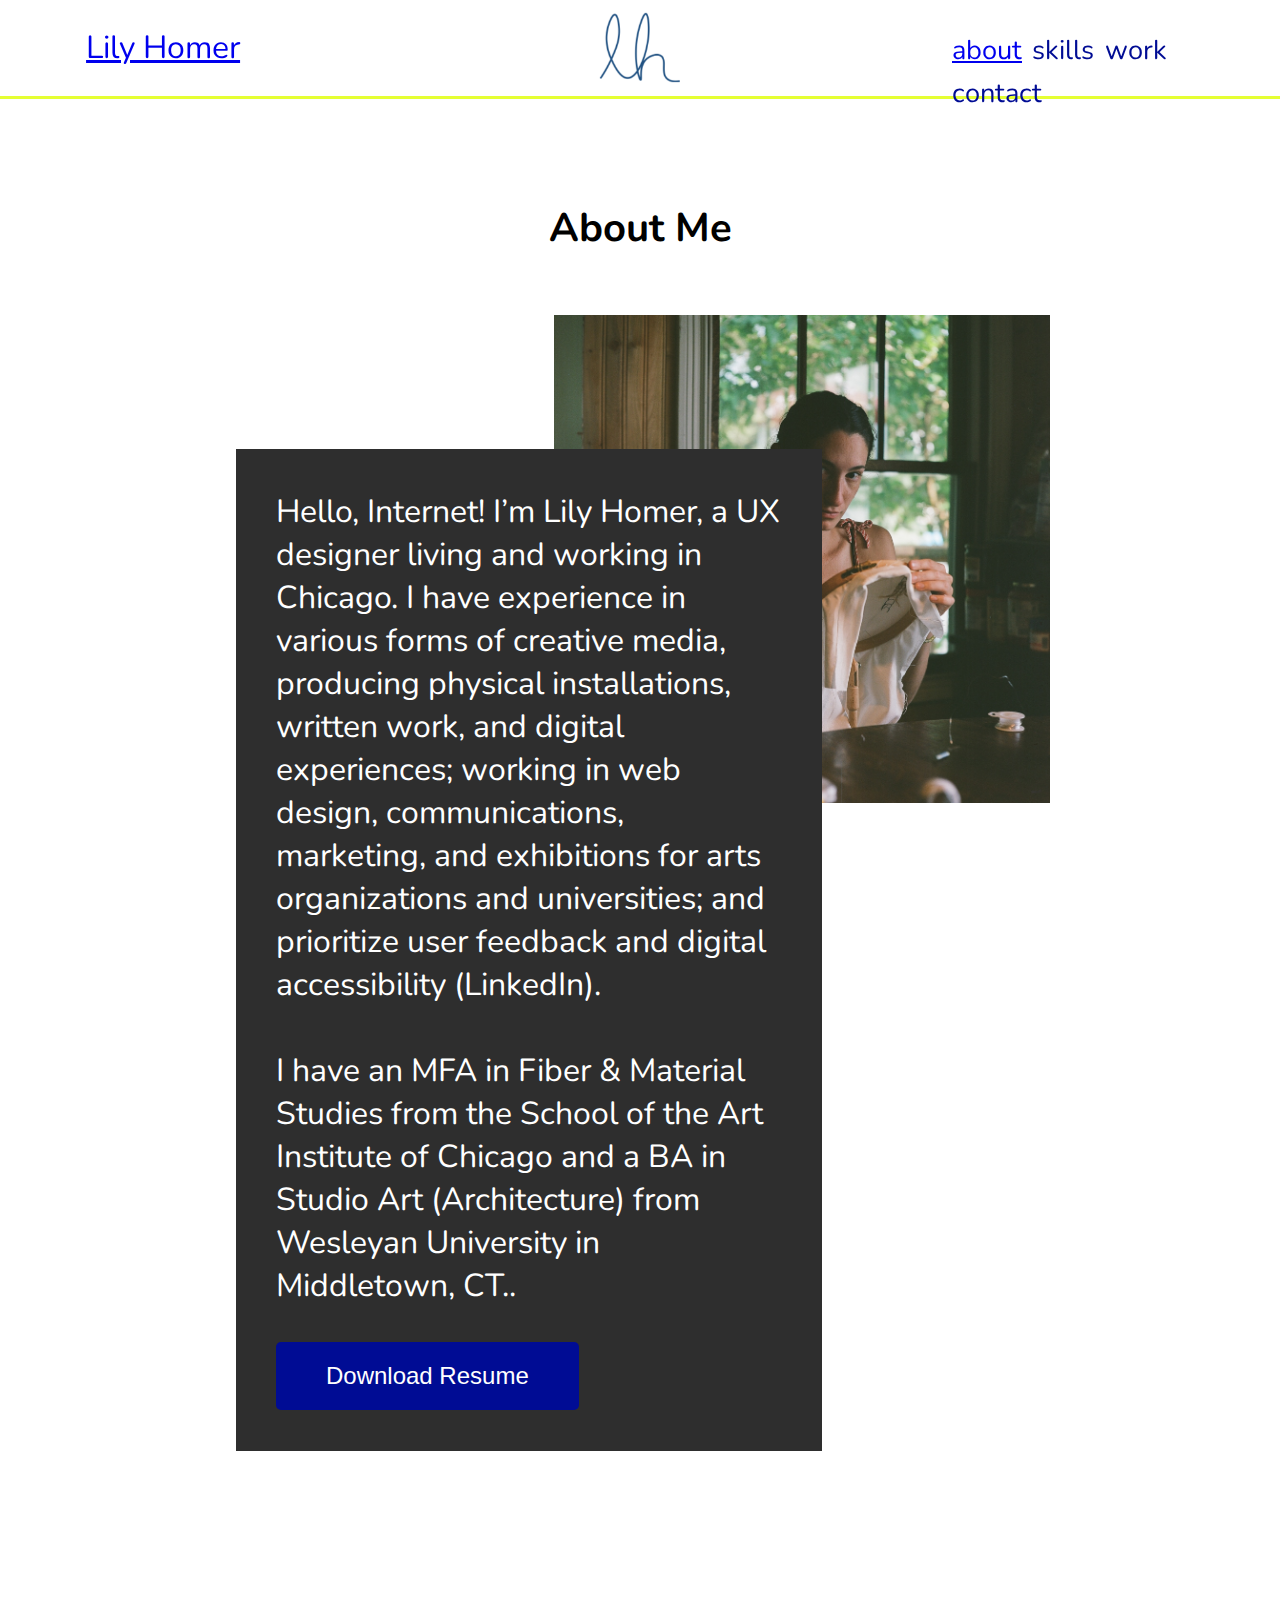
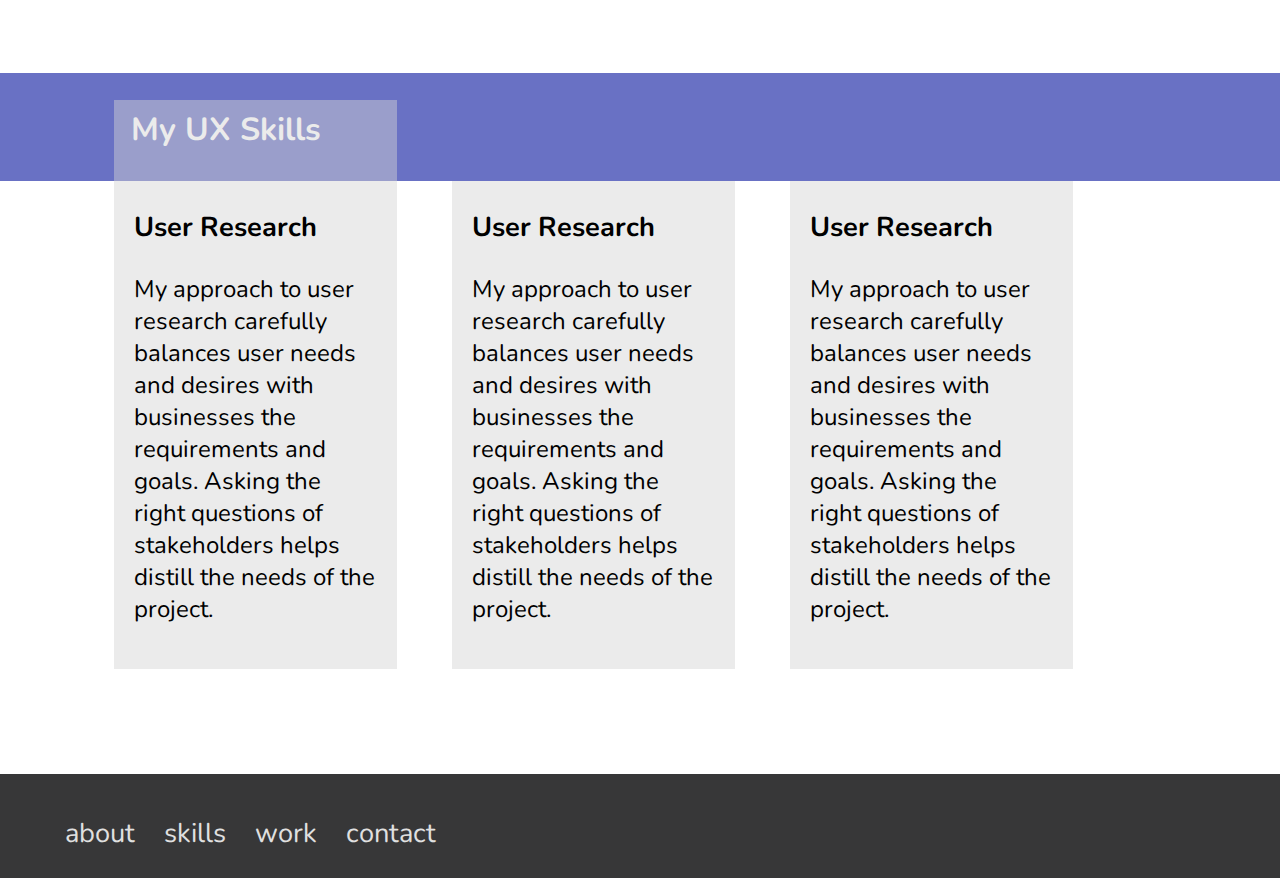
==== about.html @ 77f9fcbf "replaced <strong> with font-weight and added alt tags" ====
<!DOCTYPE html>
<html>
<title></title>
<head>
    <link rel="stylesheet" type="text/css" href="css/styles.css" />
    <link rel="preconnect" href="https://fonts.googleapis.com">
<link rel="preconnect" href="https://fonts.gstatic.com" crossorigin>
<link href="https://fonts.googleapis.com/css2?family=Nunito:ital,wght@0,300;0,400;0,600;0,700;0,800;0,900;1,300;1,400;1,500;1,600;1,700;1,800;1,900&display=swap" rel="stylesheet">

</head>
<body">
    <header class="navigation">
        <nav class="left-nav">
            <ul>
                <li class="name"><a href="index.html">Lily Homer</a></li>
            </ul>
        </nav>
        <div class="logo"></div>
        <nav class="right-nav">
            <ul class="desktop-nav">
                <li><a href="about.html">about</a></li>
                <li>skills</li>
                <li>work</li>
                <li>contact</li>
            </ul>
            <div class="hamburgerMenu">
                <a href="menu.html">
                <img class="hamburgerMenuclosed" src="/images/hamburger-icon.png">
            </a></div>
        </nav>
</header>
    <section>
        <div class="content">
            <div class="box">
            <h1>About Me</h1>
            <div class="aboutHeroimg"><img src="images/lily-homer.jpg"/></div>
            <p class="aboutDescription">Hello, Internet!

                I’m Lily Homer, a UX designer living and working in Chicago. I have experience in various forms of creative media, producing physical installations, written work, and digital experiences; working in web design, communications, marketing, and exhibitions for arts organizations and universities; and prioritize user feedback and digital accessibility (LinkedIn).
                <br /><br />
                I have an MFA in Fiber & Material Studies from the School of the Art Institute of Chicago and a BA in Studio Art (Architecture) from Wesleyan University in Middletown, CT..<br /><button>Download Resume</button>
            </p>
            
        </div>
            <div class="projects">
                <h2 class="projectHeader">My UX Skills</h2>
                
                <div class="skills skill1">
                    <h3>User Research</h3>
                    <p>My approach to user research carefully balances user needs and desires with businesses the requirements and goals. Asking the right questions of stakeholders helps distill the needs of the project.</p>
                </div>
                <div class="skills skill2">
                    <h3>User Research</h3>
                    <p>My approach to user research carefully balances user needs and desires with businesses the requirements and goals. Asking the right questions of stakeholders helps distill the needs of the project.</p>
                </div>
                <div class="skills skill3">
                    <h3>User Research</h3>
                    <p>My approach to user research carefully balances user needs and desires with businesses the requirements and goals. Asking the right questions of stakeholders helps distill the needs of the project.</p>
                </div>
            </div></div>
        
    </section>
    <footer>
        <ul>
            <li>about</li>
            <li>skills</li>
            <li>work</li>
            <li>contact</li>
        </ul>
    </footer>
</body>
</html>
---- css/styles.css ----
/* Navigation styles */

.hamburgerMenu {
    display: none;
}
.navigation {
    width: 98%;
    top: 0;
    position: fixed;
    z-index: 102;
    height: 70px;
    padding: 1%;
    left: 0px;
    background-color: #ffffff;
    border-bottom: 3px solid #e5ff33;

}


.left-nav {
    vertical-align: top;
    top: -10px;
    width:30%;
    position: fixed;
    height: 70px;
    display: inline-block;
    padding: 1%;
    margin-left:1%;
}
.left-nav ul {
    display: inline-block;
    width: 100%;

}
.left-nav li {
    display: inline-block;
    padding: 2%;
    color: #000c94;
    font-size: 2rem;
 
}

.logo {
    padding: 1%;
    text-align: center;
    height: 50px;
    margin: 0 40%;
    top: 10px;
    background-image: url("../images/logo.png");
    background-size: 80px;
    background-position: center;
    background-repeat: no-repeat;
    display: inline-block;
    position: fixed;
    width: 16%;
}


.right-nav {
    vertical-align: top;
    top: 0;
    width:25%;
    right: 3%;
    position: fixed;
    height: 70px;
    padding: 1%;
    display: inline-block;
}

.right-nav ul {
    width: 100%;

}

.right-nav li {
    display: inline-block;
    padding: 1%;
    color: #000c94;
    font-size: 1.7rem;
}

/* Main body content */

body {
    border: 2px solid redblack;
    overflow-x:hidden;
}
.content {
    width: 80%;
    margin: 0% auto;
    position: relative;
    top: 150px;

}

.content img {
    width: 70%;
    padding: 0 15%;
}


button {
    padding: 20px 50px;
    margin-top: 7%;
    background-color: #000c94;
    border: none;
    border-radius: 5px;
    color: white;
    display: inline-block;
    position: relative;
    font-size: 1.5rem;
}

/* Footer styles */

footer {
    background-color: #373738;
    position: absolute;
    width: 100vw;
    height: 40px;
    padding: 1%;
    left: 50%;
    right: 50%;
    margin-left: -50vw;
    margin-right: -50vw;
    padding-bottom: 4%;
}

footer ul {
    color: #e0e0e0;
}

footer li {
    display: inline-block;
    padding: 1%;
    font-size: 1.7rem;
}

/* Typography */
 p, li, ul, h1, h2, h3 {
    font-family: 'Nunito', sans-serif;;
}
p {
    font-size: 1.5rem;
}


h1 {
    display: block;
    text-align: center;
    margin: 0 auto;
    font-size: 2.5rem;
    margin: 5% 0% 5% 0%;
}
h2 {
    font-size: 2rem;
}

h3 {
    font-size: 1.7rem;
}
mark {
    background-color: #e5ff33;
    padding: 0px 5px;
 }

/* Index Styles */

.projectDetails{
    width: 100%;
}

.intro {
    width:70%;
    margin-bottom: 8%;
}
.greeting {
    font-size: 2.5em;
}


.projectHeader {
    background-color: #6971c4;
    color: #ffffff;
    position: relative;
    padding: 3.5% 1% 3% 13%;
    margin: 0% 0% 0% 0%;
    z-index: 99;
    width: 100vw;
    position: relative;
    left: 50%;
    right: 50%;
    margin-left: -50vw;
    margin-right: -50vw;
}

.project1, .project2, .project3 {
    padding-bottom: 6%;
    margin-bottom: 20%;
    
}

.projects {
    margin-bottom: 30%;
}
    /* About Styles */


    .box {
        position: relative;
        margin-bottom: -210px;
    }
    .aboutHeroimg {
    display: inline-block;
    position: relative;
    padding: 1%;
    left: 30%;
    width: 70%;
    height: auto;
    }

.aboutDescription {
    display: inline-block;
    position: relative;
    background-color: #2e2e2e;
    width: 50%;
    left: 10%;
    top: -400px;
    color: #ffffff;
    padding: 4%;
    font-size: 2rem;
}
.skills {
    display: inline-block;
    position: relative;
    width:24%;
    background-color: #d4d4d475;
    margin: -8% 5% -5% 0%;
    padding: 8% 2% 2% 2%;
    left: -2%;
}

.skill1 {
    z-index: 100;

}
.skill2 {
    z-index: 98;
}
.skill3 {
    z-index: 97;
}

@media only screen and (max-width: 800px) {
.content {
    width: 80%;
    margin: 0% auto;
    top: 150px;
    
    }
.aboutHeroimg {
display: block;
position: relative;
width:80vw;
left: 0;
}
.aboutDescription{
    display: block;
    position: relative;
    width:72vw;
    left: 0;
    top:0;}

    .skills {
        display: inline-block;
        position: relative;
        width:100%;
        background-color: #d4d4d475;
        margin: 8% 5% 3% 0%;
        padding-left: 10px;
    }
    
    .skill1, .skill2, .skill3{
        padding-left: 10px;
    }
.projects {
    display: block;
    margin-top: 50%;
    margin-bottom: 50%;
    
}
.logo {
        padding: 1%;
        text-align: center;
        height: 50px;
        margin: 0 40%;
        top: 10px;
        background-image: url("../images/logo.png");
        background-size: 60px;
        background-position: center;
        background-repeat: no-repeat;
        display: inline-block;
        position: fixed;
        width: 16%;
}
.desktop-nav {
    display: none;
}
.hamburgerMenu {
    display: block;
    position: fixed;
    width: 10%;
    top: 10px;
    right: 20px;
    opacity: 80%;
}
.hamburgerMenuopen {
    display: block;
    position: fixed;
    width: 10%;
    max-width: 60px;
    top: 10px;
    right: 20px;
    opacity: 80%;
}
.hamburgerMenuclosed {
    display: block;
    position: fixed;
    width: 10%;
    top: 10px;
    right: 20px;
    opacity: 80%;
}

footer {
    display: relative;
    bottom: 0;
    padding-bottom: 8%;

}

.mainMenu {
    font-size: 2rem;
    list-style-type: none;
    left: 0;
}

.mainMenu li {
    margin-top: 5%;
    margin-left: -40px;

}
}
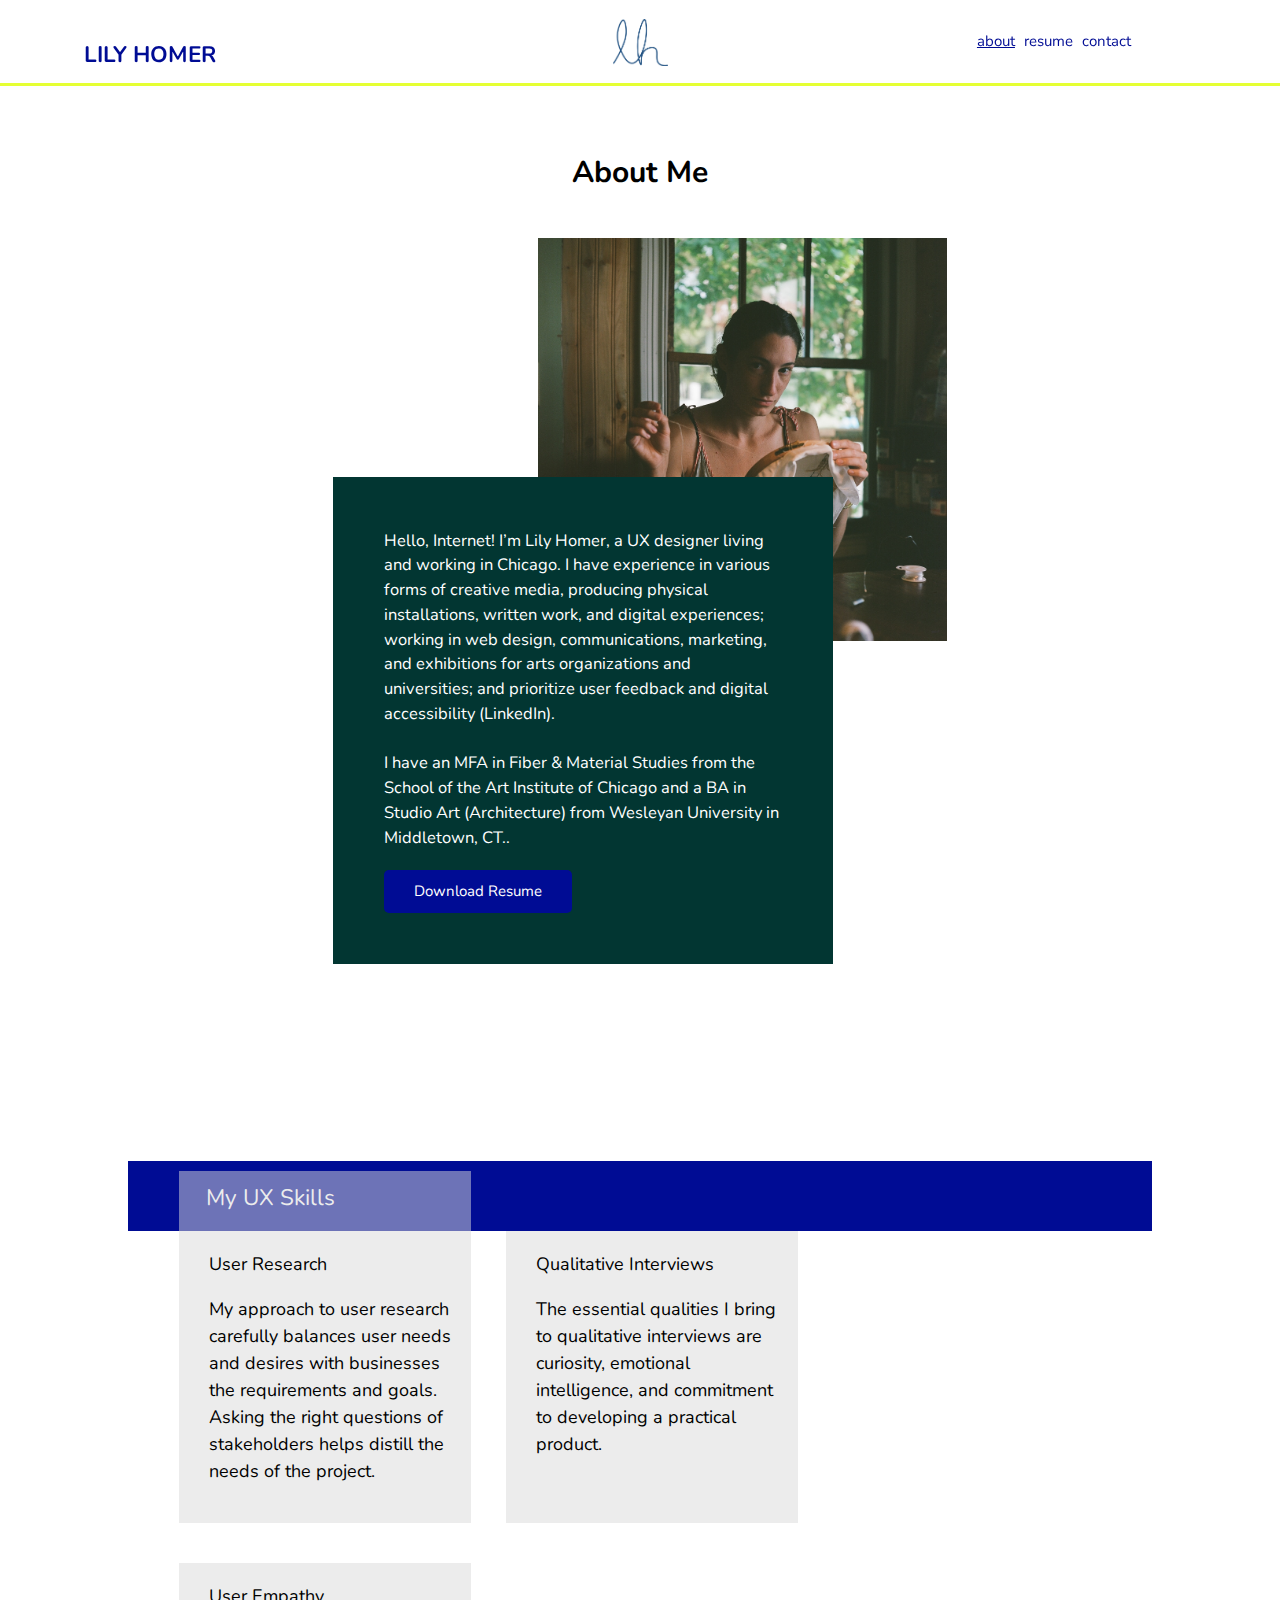
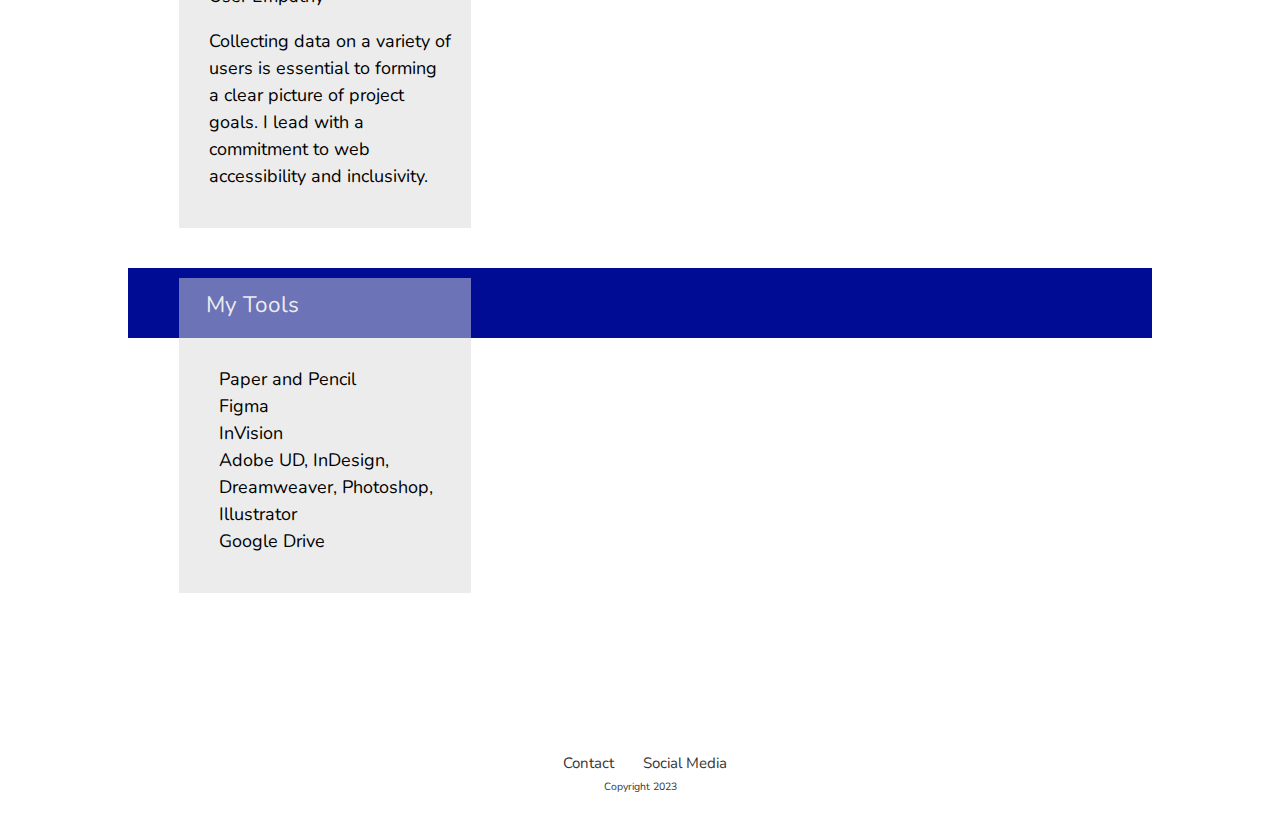
==== commit 32aa2d4b: "new styles and basically updated everything" ====
--- a/about.html
+++ b/about.html
@@ -2,71 +2,103 @@
 <html>
 <title></title>
 <head>
+    <link rel="stylesheet" type="text/css" href="css/w3.css" />
     <link rel="stylesheet" type="text/css" href="css/styles.css" />
     <link rel="preconnect" href="https://fonts.googleapis.com">
 <link rel="preconnect" href="https://fonts.gstatic.com" crossorigin>
 <link href="https://fonts.googleapis.com/css2?family=Nunito:ital,wght@0,300;0,400;0,600;0,700;0,800;0,900;1,300;1,400;1,500;1,600;1,700;1,800;1,900&display=swap" rel="stylesheet">
+</head>
+<body>
+<header class="header-content">
+    <div class="navigation">
+    <nav class="left-nav">
+        <ul>
+            <li class="name"><a href="../index.html">LILY HOMER</a></li>
+        </ul>
+    </nav>
+    <div><a href="/index.html" class="logo">&nbsp;</a></div>
+    <nav class="right-nav">
+        <ul class="desktop-nav">
+            <li><a href="about.html">about</a></li>
+            <li>resume</li>
+            <li>contact</li>
+        </ul>
 
-</head>
-<body">
-    <header class="navigation">
-        <nav class="left-nav">
-            <ul>
-                <li class="name"><a href="index.html">Lily Homer</a></li>
+        <li id="navicon">
+            <img class="nav hamburgerMenuopen hide" src ="/images/x-icon.png" />
+          </li>  
+          <li id="navicon">
+            <img class="nav hamburgerMenuclosed" src ="/images/hamburger-icon.png" />
+          </li>
+          <div class="dropdown">
+          <ul class="side-categories hide">
+            <li><a href="/about.html" class="menu-item">About</a></li>
+            <li><p class="menu-item">Resume</p></li>
+            <li><p class="menu-item">Contact</p></li>
+          </ul></div>
+        
+          <!-- <div class="container">
+            <div id="toggle">
+        More   <img class="imageClass" src="/images/downArrow.png">
+            </div>
+            <ul id="dropdown">
+              <li>Item 1</li>
+              <li>Item 2</li>
+              <li>Item 3</li>
+        
             </ul>
-        </nav>
-        <div class="logo"></div>
-        <nav class="right-nav">
-            <ul class="desktop-nav">
-                <li><a href="about.html">about</a></li>
-                <li>skills</li>
-                <li>work</li>
-                <li>contact</li>
-            </ul>
-            <div class="hamburgerMenu">
-                <a href="menu.html">
-                <img class="hamburgerMenuclosed" src="/images/hamburger-icon.png">
-            </a></div>
-        </nav>
+          </div> -->
+          
+    </nav>
+</div>
 </header>
     <section>
         <div class="content">
             <div class="box">
-            <h1>About Me</h1>
-            <div class="aboutHeroimg"><img src="images/lily-homer.jpg"/></div>
-            <p class="aboutDescription">Hello, Internet!
-
-                I’m Lily Homer, a UX designer living and working in Chicago. I have experience in various forms of creative media, producing physical installations, written work, and digital experiences; working in web design, communications, marketing, and exhibitions for arts organizations and universities; and prioritize user feedback and digital accessibility (LinkedIn).
-                <br /><br />
-                I have an MFA in Fiber & Material Studies from the School of the Art Institute of Chicago and a BA in Studio Art (Architecture) from Wesleyan University in Middletown, CT..<br /><button>Download Resume</button>
-            </p>
-            
+                <div class="title"><h1>About Me</h1></div><br />
+                <div class="aboutHeroimg"><img alt="Woman embroidering at a table" src="images/lily-homer.jpg"/></div>
+                <p class="aboutDescription">Hello, Internet!
+    
+                    I’m Lily Homer, a UX designer living and working in Chicago. I have experience in various forms of creative media, producing physical installations, written work, and digital experiences; working in web design, communications, marketing, and exhibitions for arts organizations and universities; and prioritize user feedback and digital accessibility (LinkedIn).
+                    <br /><br />
+                    I have an MFA in Fiber & Material Studies from the School of the Art Institute of Chicago and a BA in Studio Art (Architecture) from Wesleyan University in Middletown, CT..<br /><button>Download Resume</button>
+                </p>
+                
+            </div>
+            <div class="project-block my-skills"><h2>My UX Skills</h2></div>
+         <!--  My UX Skills section coded using CSS flex -->
+            <div class="skills">
+                    <div class="skill skill1">
+                      <h3>User Research</h3>
+                    <p>My approach to user research carefully balances user needs and desires with businesses the requirements and goals. Asking the right questions of stakeholders helps distill the needs of the project.</p></div>
+                    <div class="skill skill2">
+                      <h3>Qualitative Interviews</h3>
+                    <p>The essential qualities I bring to qualitative interviews are curiosity, emotional intelligence, and commitment to developing a practical product.</p></div>
+                    <div class="skill skill3">
+                      <h3>User Empathy</h3>
+                    <p>Collecting data on a variety of users is essential to forming a clear picture of project goals. I lead with a commitment to web accessibility and inclusivity.</p>
+                </div>
+            </div>
+            <div class="project-block my-tools"><h2>My Tools</h2></div>
+            <div class="tools">
+                <div class="skill skill1">
+                <p><ul><li>Paper and Pencil</li>
+                    <li>Figma</li>
+                    <li>InVision</li>
+                    <li>Adobe UD, InDesign, Dreamweaver, Photoshop, Illustrator</li>
+                    <li>Google Drive</li></ul></p></div>
         </div>
-            <div class="projects">
-                <h2 class="projectHeader">My UX Skills</h2>
-                
-                <div class="skills skill1">
-                    <h3>User Research</h3>
-                    <p>My approach to user research carefully balances user needs and desires with businesses the requirements and goals. Asking the right questions of stakeholders helps distill the needs of the project.</p>
-                </div>
-                <div class="skills skill2">
-                    <h3>User Research</h3>
-                    <p>My approach to user research carefully balances user needs and desires with businesses the requirements and goals. Asking the right questions of stakeholders helps distill the needs of the project.</p>
-                </div>
-                <div class="skills skill3">
-                    <h3>User Research</h3>
-                    <p>My approach to user research carefully balances user needs and desires with businesses the requirements and goals. Asking the right questions of stakeholders helps distill the needs of the project.</p>
-                </div>
-            </div></div>
+        </div>
         
     </section>
     <footer>
         <ul>
-            <li>about</li>
-            <li>skills</li>
-            <li>work</li>
-            <li>contact</li>
+            <li>Contact</li>
+            <li>Social Media</li>
         </ul>
+        <p>Copyright 2023</p>
     </footer>
+    <script src="https://ajax.googleapis.com/ajax/libs/jquery/3.4.1/jquery.min.js"></script>
+    <script src="js/index.js"></script>
 </body>
 </html>--- a/css/styles.css
+++ b/css/styles.css
@@ -1,31 +1,51 @@
 /* Navigation styles */
-
-.hamburgerMenu {
+.hide {
     display: none;
 }
+.name a {
+    text-decoration: none;
+    font-weight: bold;
+    position: fixed;
+    padding-bottom: 10px;
+}
+.hamburgerMenu, .nav, .hide, .dropdown {
+    display: none;
+}
+
 .navigation {
-    width: 98%;
+    max-width: 1400px;
+    margin: 0 auto;
+    padding-bottom: 50px;
+    /* border: 2px solid green; */
+    display: block;
+}
+
+.header-content {
+    border-bottom: 3px solid #e5ff33;
+    width: 100%;
     top: 0;
     position: fixed;
     z-index: 102;
-    height: 70px;
+    height: 80px;
     padding: 1%;
     left: 0px;
     background-color: #ffffff;
-    border-bottom: 3px solid #e5ff33;
-
-}
-
+    padding-bottom: 70px;
+
+
+    
+}
 
 .left-nav {
     vertical-align: top;
-    top: -10px;
-    width:30%;
+    top: 0px;
+    width:350px;
     position: fixed;
     height: 70px;
     display: inline-block;
     padding: 1%;
     margin-left:1%;
+    /* border: 2px solid red; */
 }
 .left-nav ul {
     display: inline-block;
@@ -36,23 +56,24 @@
     display: inline-block;
     padding: 2%;
     color: #000c94;
-    font-size: 2rem;
+    font-size: 1.5rem;
  
 }
 
 .logo {
     padding: 1%;
-    text-align: center;
     height: 50px;
-    margin: 0 40%;
-    top: 10px;
+    margin: 0 auto;
     background-image: url("../images/logo.png");
-    background-size: 80px;
+    background-size: 55px;
     background-position: center;
     background-repeat: no-repeat;
-    display: inline-block;
-    position: fixed;
-    width: 16%;
+    display: block;
+    width: 10%;
+    color: white;
+    text-decoration: none;
+    /* border: 2px solid red; */
+    margin-top: 5px;
 }
 
 
@@ -61,10 +82,11 @@
     top: 0;
     width:25%;
     right: 3%;
-    position: fixed;
+    position: absolute;
     height: 70px;
     padding: 1%;
     display: inline-block;
+    /* border: 2px solid red; */
 }
 
 .right-nav ul {
@@ -76,64 +98,79 @@
     display: inline-block;
     padding: 1%;
     color: #000c94;
-    font-size: 1.7rem;
+    font-size: 1rem;
 }
 
 /* Main body content */
 
 body {
-    border: 2px solid redblack;
     overflow-x:hidden;
+    /* background-color: green; */
+    
 }
 .content {
     width: 80%;
     margin: 0% auto;
     position: relative;
     top: 150px;
-
-}
-
-.content img {
-    width: 70%;
-    padding: 0 15%;
+    margin-bottom: 10%;
+    max-width: 1400px;
+    /* border: 2px solid red; */
+
 }
 
 
 button {
-    padding: 20px 50px;
-    margin-top: 7%;
+    padding: 10px 30px;
+    margin-top: 20px;
     background-color: #000c94;
     border: none;
     border-radius: 5px;
     color: white;
     display: inline-block;
     position: relative;
-    font-size: 1.5rem;
+    font-size: 1rem;
 }
 
 /* Footer styles */
 
 footer {
-    background-color: #373738;
-    position: absolute;
+    background-color: #ffffff;
+    position: relative;
     width: 100vw;
-    height: 40px;
-    padding: 1%;
+    padding: 1% 0% 1% 0%;
     left: 50%;
     right: 50%;
     margin-left: -50vw;
     margin-right: -50vw;
-    padding-bottom: 4%;
+    margin-top: 20%;
 }
 
 footer ul {
-    color: #e0e0e0;
+    color: #353535;
+    max-width:1440px;
+    margin: 0 auto;
+    text-align: center;
+    padding-bottom: 5px;
+
+    margin-left: -30px;
+}
+
+footer p {
+    color: #353535;
+    max-width:1440px;
+    margin: 0 auto;
+    text-align: center;
+    padding-bottom: 15px;
+    padding: 0% 1% 2% 1%;
+    font-size: 0.7rem;
+
 }
 
 footer li {
-    display: inline-block;
-    padding: 1%;
-    font-size: 1.7rem;
+    display: inline;
+    padding: 1% 1% 0% 1%;
+    font-size: 1rem;
 }
 
 /* Typography */
@@ -141,23 +178,31 @@
     font-family: 'Nunito', sans-serif;;
 }
 p {
+    font-size: 1.2rem;
+}
+
+
+h1 {
+    display: block;
+    margin: 0 auto;
+    font-size: 2rem;
+    margin: 0px 0px 20px 0px;
+    font-weight: bold;
+}
+.title {
+    align-content: center;
+    text-align: center;
+}
+.title h1 {
+    align-content: center;
+    text-align: center;
+}
+h2 {
     font-size: 1.5rem;
 }
 
-
-h1 {
-    display: block;
-    text-align: center;
-    margin: 0 auto;
-    font-size: 2.5rem;
-    margin: 5% 0% 5% 0%;
-}
-h2 {
-    font-size: 2rem;
-}
-
 h3 {
-    font-size: 1.7rem;
+    font-size: 1.2rem;
 }
 mark {
     background-color: #e5ff33;
@@ -166,188 +211,288 @@
 
 /* Index Styles */
 
-.projectDetails{
-    width: 100%;
-}
-
-.intro {
-    width:70%;
-    margin-bottom: 8%;
-}
-.greeting {
-    font-size: 2.5em;
-}
-
-
-.projectHeader {
-    background-color: #6971c4;
+.projects img{
+    width:50%;
+    position: relative;
+    margin-left: 20%;
+    align-content: center;
+    justify-content: center;
+    margin-bottom: 29px;
+}
+
+ /* About Styles */
+
+.aboutHeroimg img  {
+    width: 40%;
+    margin: 0 40%;
+}
+.aboutDescription {
+    display: inline-block;
+    position: relative;
+    background-color: #023632;
+    left: 20%;
     color: #ffffff;
-    position: relative;
-    padding: 3.5% 1% 3% 13%;
-    margin: 0% 0% 0% 0%;
+    padding: 5%;
+    width: 50%;
+    max-width: 500px;
+    font-size: 1.1rem;
+    top: -180px;
+}
+
+.project-block {
+    position: relative;
+    z-index: 100;
+    height:70px;
+    margin-left:0px;
+    background-color:#000c94;
+    margin-right: 0px;
+    padding: 10px 0px 5px 28px;
+    color: white;
+    max-width: 1400px;
+}
+
+.project-block h2 {
+    padding-left:50px;
+}
+
+.projects {
+    display: flex;
+    flex-wrap:wrap;
+    margin-bottom: 5%;
+}
+
+.tools {
+    display: flex;
+    flex-wrap:wrap;
+    margin-bottom: 5%;
+    margin-left:50px;
+}
+
+.skills {
+    margin-left: 50px;
+    display: flex;
+    flex-wrap:wrap;
+}
+.skill {
+    position: relative;
+    width: 30%;
+    padding: 10px 20px 20px 30px;
+    left: -2%;
+    min-width: 200px;
+    background-color: #D9D9D980;
+    z-index: 101;
+    margin-left: 50px;
+}
+.skill ul {
+    list-style: none;
+    margin-left: -30px;
+    font-size: 1.2rem;
+}
+.skill1 {
+    margin:-60px 15px 40px 20px;
+    padding: 70px 20px 20px 30px;
+}
+.skill2 {
     z-index: 99;
-    width: 100vw;
-    position: relative;
-    left: 50%;
-    right: 50%;
-    margin-left: -50vw;
-    margin-right: -50vw;
-}
-
-.project1, .project2, .project3 {
-    padding-bottom: 6%;
-    margin-bottom: 20%;
-    
-}
-
-.projects {
-    margin-bottom: 30%;
-}
-    /* About Styles */
-
-
-    .box {
-        position: relative;
-        margin-bottom: -210px;
-    }
-    .aboutHeroimg {
-    display: inline-block;
-    position: relative;
-    padding: 1%;
-    left: 30%;
-    width: 70%;
-    height: auto;
-    }
-
-.aboutDescription {
-    display: inline-block;
-    position: relative;
-    background-color: #2e2e2e;
-    width: 50%;
-    left: 10%;
-    top: -400px;
-    color: #ffffff;
-    padding: 4%;
-    font-size: 2rem;
-}
-.skills {
-    display: inline-block;
-    position: relative;
-    width:24%;
-    background-color: #d4d4d475;
-    margin: -8% 5% -5% 0%;
-    padding: 8% 2% 2% 2%;
-    left: -2%;
-}
-
-.skill1 {
-    z-index: 100;
-
-}
-.skill2 {
+    margin: 0px 15px 40px 20px;
+}
+.skill3 {
     z-index: 98;
-}
-.skill3 {
-    z-index: 97;
-}
-
-@media only screen and (max-width: 800px) {
-.content {
-    width: 80%;
-    margin: 0% auto;
-    top: 150px;
-    
-    }
-.aboutHeroimg {
-display: block;
-position: relative;
-width:80vw;
-left: 0;
-}
-.aboutDescription{
-    display: block;
-    position: relative;
-    width:72vw;
-    left: 0;
-    top:0;}
-
-    .skills {
-        display: inline-block;
-        position: relative;
-        width:100%;
-        background-color: #d4d4d475;
-        margin: 8% 5% 3% 0%;
-        padding-left: 10px;
-    }
-    
-    .skill1, .skill2, .skill3{
-        padding-left: 10px;
-    }
-.projects {
-    display: block;
-    margin-top: 50%;
-    margin-bottom: 50%;
-    
-}
-.logo {
-        padding: 1%;
-        text-align: center;
-        height: 50px;
-        margin: 0 40%;
-        top: 10px;
-        background-image: url("../images/logo.png");
-        background-size: 60px;
-        background-position: center;
-        background-repeat: no-repeat;
-        display: inline-block;
-        position: fixed;
-        width: 16%;
-}
+    margin: 0px 15px 40px 20px;
+}
+
+
+/* Tablet styles */
+@media only screen and (max-width: 1000px) { 
+/* body {
+    background-color: red;
+} */
+
+/* Navigation styles */
+   /* Navigation Styles */
+
 .desktop-nav {
     display: none;
 }
+
+
 .hamburgerMenu {
     display: block;
     position: fixed;
-    width: 10%;
+    width: 40px;
     top: 10px;
     right: 20px;
     opacity: 80%;
 }
+
 .hamburgerMenuopen {
     display: block;
     position: fixed;
-    width: 10%;
-    max-width: 60px;
-    top: 10px;
-    right: 20px;
+    width: 50px;
+    top: 20px;
+    right: 40px;
+    opacity: 100%;
+}
+.hamburgerMenuclosed {
+    display: block;
+    position: fixed;
+    width: 50px;
+    top: 20px;
+    right: 40px;
     opacity: 80%;
 }
-.hamburgerMenuclosed {
-    display: block;
-    position: fixed;
-    width: 10%;
-    top: 10px;
-    right: 20px;
-    opacity: 80%;
-}
-
-footer {
-    display: relative;
-    bottom: 0;
-    padding-bottom: 8%;
-
-}
-
-.mainMenu {
-    font-size: 2rem;
-    list-style-type: none;
-    left: 0;
-}
-
-.mainMenu li {
-    margin-top: 5%;
-    margin-left: -40px;
-
-}
+
+.hide {
+    display: none;
+}
+
+.right-nav {
+    vertical-align: top;
+    top: 0;
+    width:75%;
+    right: 3%;
+    position: fixed;
+    padding: 0%;
+    display: block;
+}
+
+.right-nav ul {
+    width: 100%;
+    height:50vh;
+    border: 4px solid rgba(175, 175, 175, 0.639);
+    border-radius: 10px;
+    margin: 0;
+}
+
+.right-nav li {
+    display: block;
+}
+
+.dropdown {
+    background-color: rgb(255, 255, 255);
+    border-radius: 10px;
+    position: absolute;
+    width: 120%;
+    margin: 80px 0px 0px 0px;
+    right:10px;
+    display: block;
+    padding-left:0px;
+}
+
+.menu-item {
+    display: block;
+    margin: 10px;
+    font-family: 'Nunito', sans-serif;
+    font-size: 1.5rem;
+}
+
+.side-categories {
+    width: 100%;
+    padding: 10px 0px 10px 20px;
+}
+
+/* About page styles    */
+    .skill {
+            position: relative;
+            width: 90%;
+            padding: 10px 20px 20px 30px;
+            left: -2%;
+            min-width: 200px;
+            background-color: #D9D9D980;
+            z-index: 101;
+            margin-left: 50px;
+
+    }
+
+    .skills {
+    margin-bottom: 40px;
+    margin-left: -10px;
+        }
+.tools {
+    margin-bottom: 40px;
+    margin-left: -10px;
+}
+.skill1 {
+    padding-top: 70px;
+}
+    .my-tools {
+        margin-top:40px;
+    }
+    .my-skills {
+        margin-top: 80px;
+    }
+
+.project-block h2 {
+    margin-left:-20px;
+}
+
+.aboutHeroimg {
+    margin: 0 auto;
+    justify-content: center;
+
+}
+.aboutHeroimg img {
+display: block;
+position: relative;
+width:70%;
+margin:0 20% 0 20%;
+left:0px;
+}
+.aboutDescription{
+    display: block;
+    position: relative;
+    width:80%;
+    left: 40px;
+    top:0;
+    margin-top: -150px;}
+}
+
+/* Mobile styles */
+@media only screen and (max-width: 650px) {
+
+/* body {
+    background-color: blue;} */
+
+/* Navigation styles */
+
+
+.left-nav {
+    display: none;
+}
+
+.logo {
+    margin: 10px 0px 0px 30px;
+    width:65px;
+    height:70px;
+    margin-top:5px;
+}
+/* Body Content Styles */
+.content {
+    width: 90%;
+    margin: 0% auto;
+    top: 150px;
+    }
+
+/* About page styles */
+
+
+.aboutHeroimg {
+    margin: 0 auto;
+    justify-content: center;
+
+}
+.aboutHeroimg img {
+display: block;
+position: relative;
+width:70%;
+margin:0 20% 0 25%;
+left:0px;
+}
+.aboutDescription{
+    display: block;
+    position: relative;
+    width:80%;
+    left: 40px;
+    top:0;
+    margin-top: -100px;}
 }